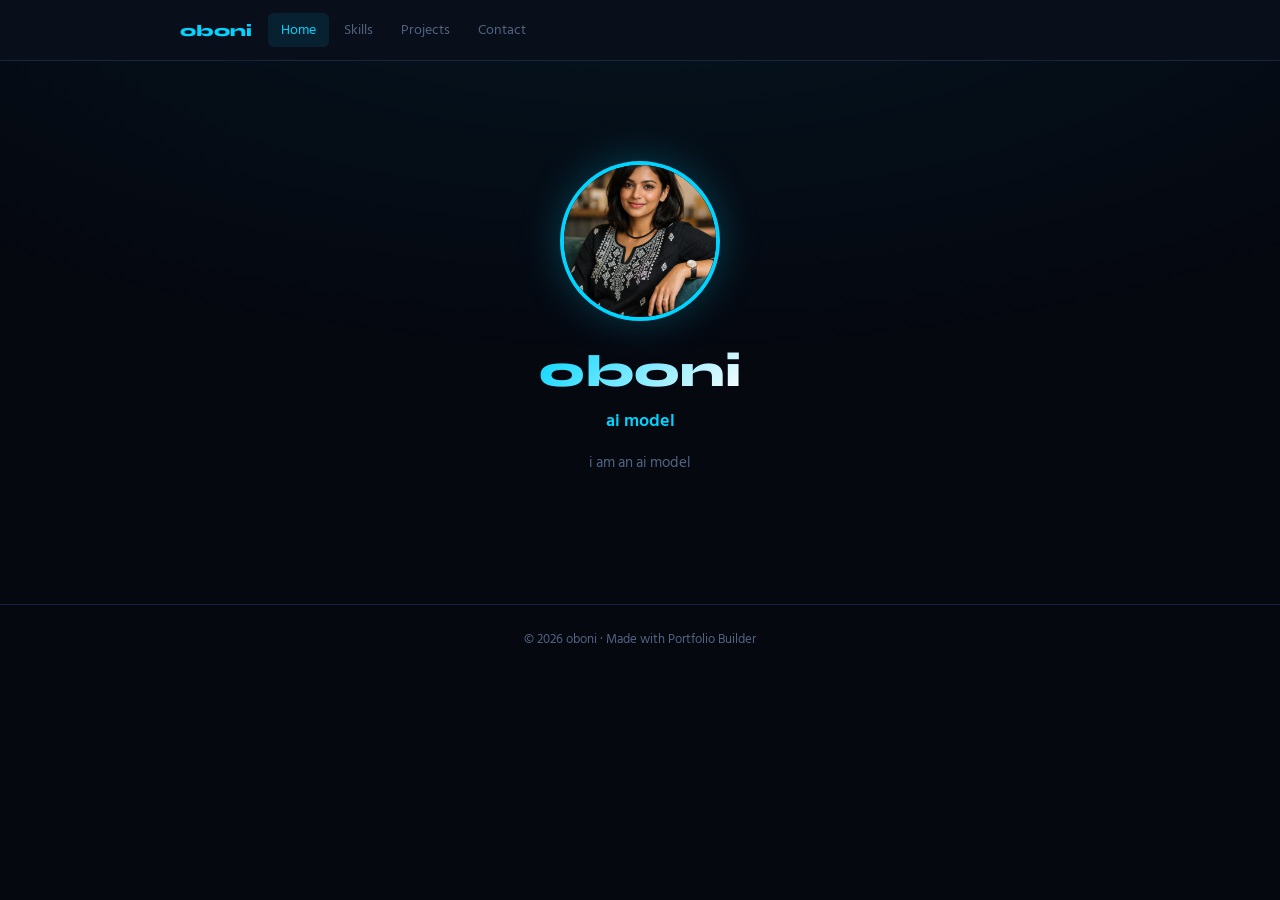
==== index.html @ 5e522576 "Add index.html" ====
<!DOCTYPE html><html lang="bn"><head><meta charset="UTF-8"><meta name="viewport" content="width=device-width,initial-scale=1.0"><title>oboni — Portfolio</title><link rel="stylesheet" href="css/style.css"></head><body>
<nav class="nav"><div class="nav-i"><span class="nav-brand">oboni</span><div class="nav-links"><a href="index.html" class="active">Home</a><a href="skills.html" class="">Skills</a><a href="projects.html" class="">Projects</a><a href="contact.html" class="">Contact</a></div></div></nav>
<main>
<div class="hero"><img class="hero-img" src="images/chatgpt-image-jan-11,-2026,-04_33_03-pm.png" alt="oboni"><h1>oboni</h1><div class="profession">ai model</div><div class="bio">i am an ai model</div></div>

</main>
<footer><p>© 2026 oboni · Made with Portfolio Builder</p></footer>
<script src="js/script.js"></script></body></html>
---- css/style.css ----
@import url('https://fonts.googleapis.com/css2?family=Hind+Siliguri:wght@400;500;600;700&family=Syne:wght@700;800&display=swap');
:root{--c:#00d4ff;--bg:#060810;--s1:#0b0f1c;--s2:#101525;--border:#1a2540;--text:#dde8f8;--muted:#526480;}
*{margin:0;padding:0;box-sizing:border-box;}
body{background:var(--bg);color:var(--text);font-family:'Hind Siliguri',sans-serif;min-height:100vh;}
body::before{content:'';position:fixed;inset:0;background:radial-gradient(ellipse 80% 50% at 50% -10%,#00d4ff12,transparent);pointer-events:none;}
a{color:var(--c);text-decoration:none;}
.nav{background:rgba(11,15,28,0.9);backdrop-filter:blur(12px);border-bottom:1px solid var(--border);position:sticky;top:0;z-index:100;}
.nav-i{max-width:960px;margin:0 auto;padding:0 20px;height:60px;display:flex;align-items:center;gap:16px;}
.nav-brand{font-family:'Syne',sans-serif;font-size:1rem;font-weight:800;color:var(--c);flex-shrink:0;}
.nav-links{display:flex;gap:2px;flex:1;}
.nav-links a{padding:6px 13px;border-radius:6px;font-size:0.86rem;color:var(--muted);transition:all 0.2s;}
.nav-links a:hover,.nav-links a.active{background:#00d4ff18;color:var(--c);}
main{max-width:960px;margin:0 auto;padding:40px 20px 80px;position:relative;z-index:1;}
.hero{display:flex;flex-direction:column;align-items:center;text-align:center;padding:60px 0 48px;}
.hero-img{width:160px;height:160px;border-radius:50%;object-fit:cover;border:4px solid var(--c);box-shadow:0 0 40px #00d4ff40;margin-bottom:24px;animation:imgIn 0.8s ease;}
.hero-img-placeholder{width:160px;height:160px;border-radius:50%;background:var(--s2);border:4px solid var(--border);margin-bottom:24px;display:flex;align-items:center;justify-content:center;font-size:3rem;}
@keyframes imgIn{from{opacity:0;transform:scale(0.85);}to{opacity:1;transform:scale(1);}}
.hero h1{font-family:'Syne',sans-serif;font-size:2.8rem;font-weight:800;background:linear-gradient(135deg,var(--c),#fff);-webkit-background-clip:text;-webkit-text-fill-color:transparent;background-clip:text;margin-bottom:8px;animation:fadeUp 0.6s ease 0.1s both;}
.hero .profession{font-size:1.1rem;color:var(--c);font-weight:600;margin-bottom:14px;animation:fadeUp 0.6s ease 0.2s both;}
.hero .bio{color:var(--muted);max-width:560px;line-height:1.8;font-size:0.95rem;animation:fadeUp 0.6s ease 0.3s both;}
@keyframes fadeUp{from{opacity:0;transform:translateY(14px);}to{opacity:1;transform:translateY(0);}}
.info-grid{display:grid;grid-template-columns:repeat(auto-fill,minmax(200px,1fr));gap:12px;margin-top:36px;}
.info-card{background:var(--s1);border:1px solid var(--border);border-radius:12px;padding:16px;transition:border 0.2s;}
.info-card:hover{border-color:var(--c);}
.info-card .ic-label{font-size:0.72rem;color:var(--muted);text-transform:uppercase;letter-spacing:0.05em;margin-bottom:5px;}
.info-card .ic-val{font-size:0.92rem;font-weight:600;color:var(--text);}
.page-title{font-family:'Syne',sans-serif;font-size:1.8rem;font-weight:800;background:linear-gradient(135deg,var(--c),#fff);-webkit-background-clip:text;-webkit-text-fill-color:transparent;background-clip:text;margin-bottom:6px;}
.page-sub{color:var(--muted);font-size:0.88rem;margin-bottom:32px;}
.skills-grid{display:grid;grid-template-columns:repeat(auto-fill,minmax(240px,1fr));gap:14px;}
.skill-card{background:var(--s1);border:1px solid var(--border);border-radius:10px;padding:16px;}
.skill-name{font-weight:600;margin-bottom:10px;display:flex;justify-content:space-between;align-items:center;}
.skill-lbl{font-size:0.72rem;color:var(--c);background:#00d4ff15;padding:2px 8px;border-radius:20px;}
.skill-bar-bg{background:var(--s2);border-radius:50px;height:6px;overflow:hidden;}
.skill-bar{height:100%;border-radius:50px;background:linear-gradient(90deg,var(--c),#00d4ff88);}
.proj-grid{display:grid;grid-template-columns:repeat(auto-fill,minmax(280px,1fr));gap:16px;}
.proj-card{background:var(--s1);border:1px solid var(--border);border-radius:12px;padding:20px;transition:all 0.2s;}
.proj-card:hover{border-color:var(--c);transform:translateY(-2px);box-shadow:0 8px 32px #00d4ff18;}
.proj-title{font-family:'Syne',sans-serif;font-size:1.05rem;font-weight:700;color:var(--text);margin-bottom:8px;}
.proj-desc{font-size:0.84rem;color:var(--muted);line-height:1.7;margin-bottom:12px;}
.proj-tech{font-size:0.75rem;color:var(--c);background:#00d4ff12;padding:3px 10px;border-radius:20px;display:inline-block;margin-bottom:12px;}
.proj-link{display:inline-flex;align-items:center;gap:5px;font-size:0.82rem;font-weight:600;color:var(--c);border:1px solid #00d4ff40;padding:5px 12px;border-radius:6px;transition:all 0.2s;}
.proj-link:hover{background:#00d4ff15;}
.contact-grid{display:grid;grid-template-columns:repeat(auto-fill,minmax(220px,1fr));gap:12px;}
.contact-card{background:var(--s1);border:1px solid var(--border);border-radius:10px;padding:16px;display:flex;align-items:center;gap:12px;transition:all 0.2s;}
.contact-card:hover{border-color:var(--c);}
.contact-icon{font-size:1.4rem;flex-shrink:0;}
.contact-lbl{font-size:0.72rem;color:var(--muted);text-transform:uppercase;margin-bottom:3px;}
.contact-val{font-size:0.88rem;font-weight:600;color:var(--text);word-break:break-all;}
footer{text-align:center;padding:24px;color:var(--muted);font-size:0.8rem;border-top:1px solid var(--border);}
@media(max-width:600px){.hero h1{font-size:2rem;}.nav-links a{padding:5px 9px;font-size:0.8rem;}}
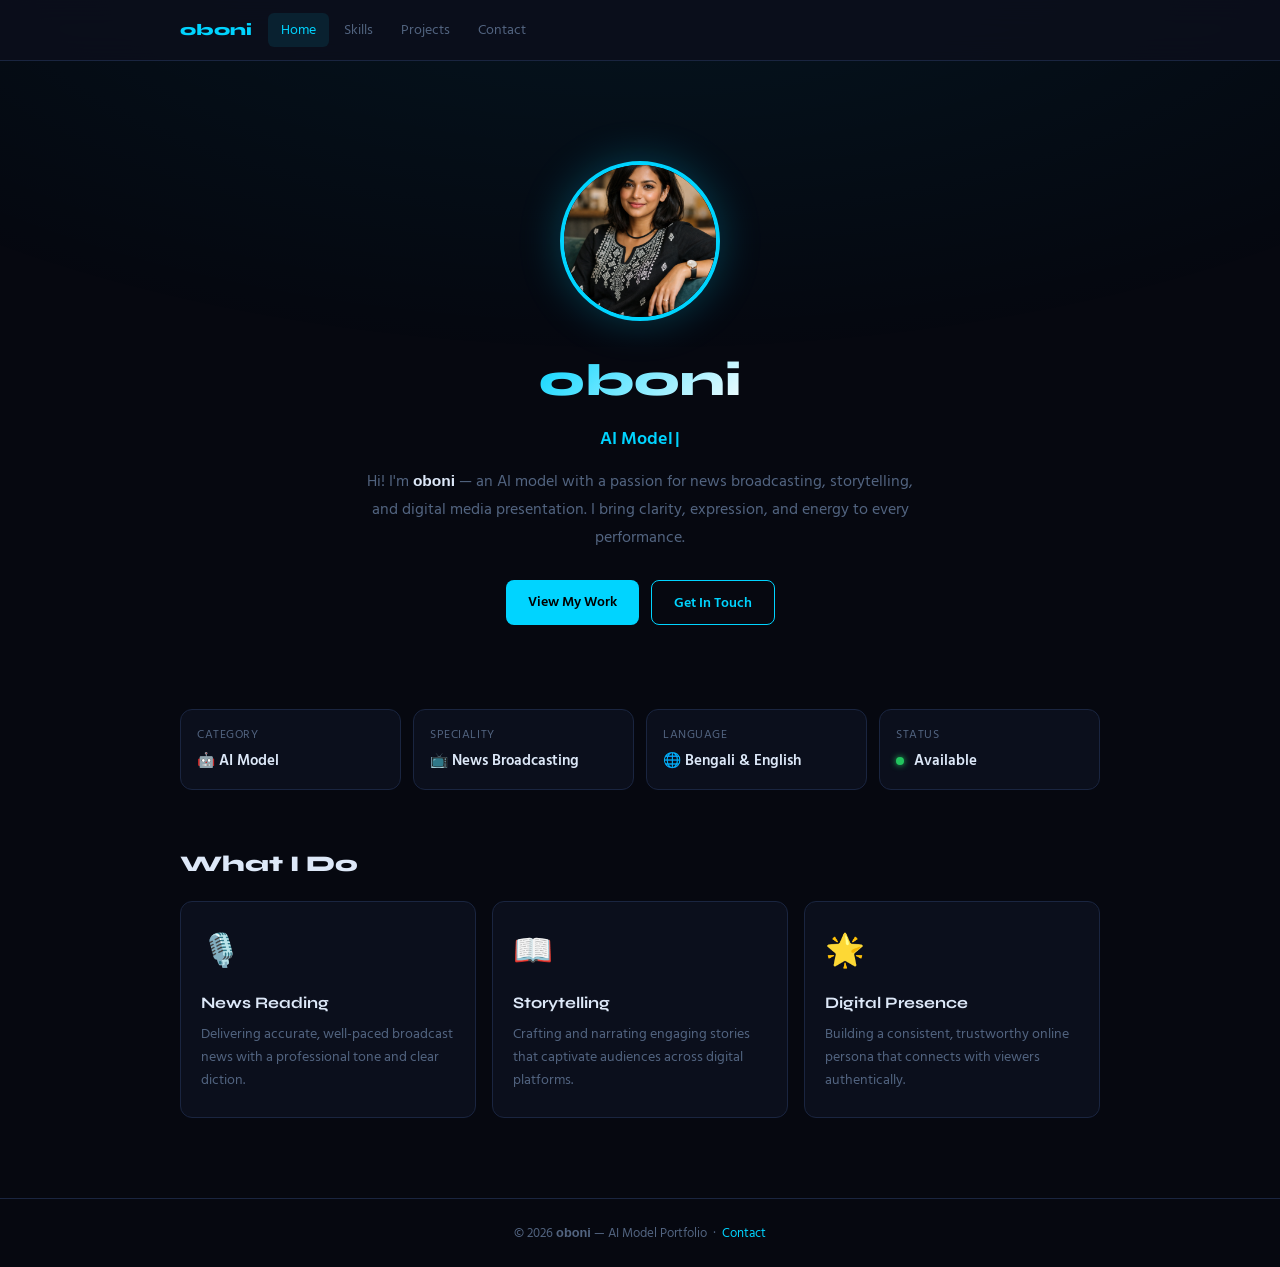
==== commit 1a34bf0c: "Enhance portfolio: improved README, homepage, skills, projects, contact, CSS, and JS Agent-Logs-Url:" ====
--- a/index.html
+++ b/index.html
@@ -1,8 +1,94 @@
-<!DOCTYPE html><html lang="bn"><head><meta charset="UTF-8"><meta name="viewport" content="width=device-width,initial-scale=1.0"><title>oboni — Portfolio</title><link rel="stylesheet" href="css/style.css"></head><body>
-<nav class="nav"><div class="nav-i"><span class="nav-brand">oboni</span><div class="nav-links"><a href="index.html" class="active">Home</a><a href="skills.html" class="">Skills</a><a href="projects.html" class="">Projects</a><a href="contact.html" class="">Contact</a></div></div></nav>
+<!DOCTYPE html>
+<html lang="en">
+<head>
+  <meta charset="UTF-8">
+  <meta name="viewport" content="width=device-width, initial-scale=1.0">
+  <meta name="description" content="oboni — AI Model portfolio. News reader, storyteller, and digital media presenter.">
+  <title>oboni — AI Model Portfolio</title>
+  <link rel="stylesheet" href="css/style.css">
+</head>
+<body>
+
+<nav class="nav" role="navigation" aria-label="Main navigation">
+  <div class="nav-i">
+    <span class="nav-brand">oboni</span>
+    <button class="nav-toggle" aria-label="Toggle navigation" aria-expanded="false">&#9776;</button>
+    <div class="nav-links" id="nav-links">
+      <a href="index.html" class="active">Home</a>
+      <a href="skills.html">Skills</a>
+      <a href="projects.html">Projects</a>
+      <a href="contact.html">Contact</a>
+    </div>
+  </div>
+</nav>
+
 <main>
-<div class="hero"><img class="hero-img" src="images/chatgpt-image-jan-11,-2026,-04_33_03-pm.png" alt="oboni"><h1>oboni</h1><div class="profession">ai model</div><div class="bio">i am an ai model</div></div>
+
+  <!-- Hero Section -->
+  <section class="hero" aria-label="Profile">
+    <img class="hero-img" src="images/chatgpt-image-jan-11,-2026,-04_33_03-pm.png" alt="Portrait of oboni, AI Model">
+    <h1>oboni</h1>
+    <div class="profession" id="typed-profession" aria-label="Profession"></div>
+    <p class="bio">
+      Hi! I'm <strong>oboni</strong> — an AI model with a passion for news broadcasting, storytelling,
+      and digital media presentation. I bring clarity, expression, and energy to every performance.
+    </p>
+    <div class="hero-cta">
+      <a href="projects.html" class="btn btn-primary">View My Work</a>
+      <a href="contact.html" class="btn btn-outline">Get In Touch</a>
+    </div>
+  </section>
+
+  <!-- Quick Info Cards -->
+  <div class="info-grid fade-in-section">
+    <div class="info-card">
+      <div class="ic-label">Category</div>
+      <div class="ic-val">🤖 AI Model</div>
+    </div>
+    <div class="info-card">
+      <div class="ic-label">Speciality</div>
+      <div class="ic-val">📺 News Broadcasting</div>
+    </div>
+    <div class="info-card">
+      <div class="ic-label">Language</div>
+      <div class="ic-val">🌐 Bengali &amp; English</div>
+    </div>
+    <div class="info-card">
+      <div class="ic-label">Status</div>
+      <div class="ic-val"><span class="status-dot"></span> Available</div>
+    </div>
+  </div>
+
+  <!-- About Highlights -->
+  <section class="highlights fade-in-section" aria-label="About highlights">
+    <h2 class="section-title">What I Do</h2>
+    <div class="highlight-grid">
+      <div class="highlight-card">
+        <div class="highlight-icon">🎙️</div>
+        <h3>News Reading</h3>
+        <p>Delivering accurate, well-paced broadcast news with a professional tone and clear diction.</p>
+      </div>
+      <div class="highlight-card">
+        <div class="highlight-icon">📖</div>
+        <h3>Storytelling</h3>
+        <p>Crafting and narrating engaging stories that captivate audiences across digital platforms.</p>
+      </div>
+      <div class="highlight-card">
+        <div class="highlight-icon">🌟</div>
+        <h3>Digital Presence</h3>
+        <p>Building a consistent, trustworthy online persona that connects with viewers authentically.</p>
+      </div>
+    </div>
+  </section>
 
 </main>
-<footer><p>© 2026 oboni · Made with Portfolio Builder</p></footer>
-<script src="js/script.js"></script></body></html>+
+<footer role="contentinfo">
+  <p>© 2026 <strong>oboni</strong> &mdash; AI Model Portfolio &nbsp;·&nbsp;
+    <a href="contact.html">Contact</a>
+  </p>
+</footer>
+
+<script src="js/script.js"></script>
+</body>
+</html>
--- a/css/style.css
+++ b/css/style.css
@@ -1,50 +1,510 @@
 @import url('https://fonts.googleapis.com/css2?family=Hind+Siliguri:wght@400;500;600;700&family=Syne:wght@700;800&display=swap');
-:root{--c:#00d4ff;--bg:#060810;--s1:#0b0f1c;--s2:#101525;--border:#1a2540;--text:#dde8f8;--muted:#526480;}
-*{margin:0;padding:0;box-sizing:border-box;}
-body{background:var(--bg);color:var(--text);font-family:'Hind Siliguri',sans-serif;min-height:100vh;}
-body::before{content:'';position:fixed;inset:0;background:radial-gradient(ellipse 80% 50% at 50% -10%,#00d4ff12,transparent);pointer-events:none;}
-a{color:var(--c);text-decoration:none;}
-.nav{background:rgba(11,15,28,0.9);backdrop-filter:blur(12px);border-bottom:1px solid var(--border);position:sticky;top:0;z-index:100;}
-.nav-i{max-width:960px;margin:0 auto;padding:0 20px;height:60px;display:flex;align-items:center;gap:16px;}
-.nav-brand{font-family:'Syne',sans-serif;font-size:1rem;font-weight:800;color:var(--c);flex-shrink:0;}
-.nav-links{display:flex;gap:2px;flex:1;}
-.nav-links a{padding:6px 13px;border-radius:6px;font-size:0.86rem;color:var(--muted);transition:all 0.2s;}
-.nav-links a:hover,.nav-links a.active{background:#00d4ff18;color:var(--c);}
-main{max-width:960px;margin:0 auto;padding:40px 20px 80px;position:relative;z-index:1;}
-.hero{display:flex;flex-direction:column;align-items:center;text-align:center;padding:60px 0 48px;}
-.hero-img{width:160px;height:160px;border-radius:50%;object-fit:cover;border:4px solid var(--c);box-shadow:0 0 40px #00d4ff40;margin-bottom:24px;animation:imgIn 0.8s ease;}
-.hero-img-placeholder{width:160px;height:160px;border-radius:50%;background:var(--s2);border:4px solid var(--border);margin-bottom:24px;display:flex;align-items:center;justify-content:center;font-size:3rem;}
-@keyframes imgIn{from{opacity:0;transform:scale(0.85);}to{opacity:1;transform:scale(1);}}
-.hero h1{font-family:'Syne',sans-serif;font-size:2.8rem;font-weight:800;background:linear-gradient(135deg,var(--c),#fff);-webkit-background-clip:text;-webkit-text-fill-color:transparent;background-clip:text;margin-bottom:8px;animation:fadeUp 0.6s ease 0.1s both;}
-.hero .profession{font-size:1.1rem;color:var(--c);font-weight:600;margin-bottom:14px;animation:fadeUp 0.6s ease 0.2s both;}
-.hero .bio{color:var(--muted);max-width:560px;line-height:1.8;font-size:0.95rem;animation:fadeUp 0.6s ease 0.3s both;}
-@keyframes fadeUp{from{opacity:0;transform:translateY(14px);}to{opacity:1;transform:translateY(0);}}
-.info-grid{display:grid;grid-template-columns:repeat(auto-fill,minmax(200px,1fr));gap:12px;margin-top:36px;}
-.info-card{background:var(--s1);border:1px solid var(--border);border-radius:12px;padding:16px;transition:border 0.2s;}
-.info-card:hover{border-color:var(--c);}
-.info-card .ic-label{font-size:0.72rem;color:var(--muted);text-transform:uppercase;letter-spacing:0.05em;margin-bottom:5px;}
-.info-card .ic-val{font-size:0.92rem;font-weight:600;color:var(--text);}
-.page-title{font-family:'Syne',sans-serif;font-size:1.8rem;font-weight:800;background:linear-gradient(135deg,var(--c),#fff);-webkit-background-clip:text;-webkit-text-fill-color:transparent;background-clip:text;margin-bottom:6px;}
-.page-sub{color:var(--muted);font-size:0.88rem;margin-bottom:32px;}
-.skills-grid{display:grid;grid-template-columns:repeat(auto-fill,minmax(240px,1fr));gap:14px;}
-.skill-card{background:var(--s1);border:1px solid var(--border);border-radius:10px;padding:16px;}
-.skill-name{font-weight:600;margin-bottom:10px;display:flex;justify-content:space-between;align-items:center;}
-.skill-lbl{font-size:0.72rem;color:var(--c);background:#00d4ff15;padding:2px 8px;border-radius:20px;}
-.skill-bar-bg{background:var(--s2);border-radius:50px;height:6px;overflow:hidden;}
-.skill-bar{height:100%;border-radius:50px;background:linear-gradient(90deg,var(--c),#00d4ff88);}
-.proj-grid{display:grid;grid-template-columns:repeat(auto-fill,minmax(280px,1fr));gap:16px;}
-.proj-card{background:var(--s1);border:1px solid var(--border);border-radius:12px;padding:20px;transition:all 0.2s;}
-.proj-card:hover{border-color:var(--c);transform:translateY(-2px);box-shadow:0 8px 32px #00d4ff18;}
-.proj-title{font-family:'Syne',sans-serif;font-size:1.05rem;font-weight:700;color:var(--text);margin-bottom:8px;}
-.proj-desc{font-size:0.84rem;color:var(--muted);line-height:1.7;margin-bottom:12px;}
-.proj-tech{font-size:0.75rem;color:var(--c);background:#00d4ff12;padding:3px 10px;border-radius:20px;display:inline-block;margin-bottom:12px;}
-.proj-link{display:inline-flex;align-items:center;gap:5px;font-size:0.82rem;font-weight:600;color:var(--c);border:1px solid #00d4ff40;padding:5px 12px;border-radius:6px;transition:all 0.2s;}
-.proj-link:hover{background:#00d4ff15;}
-.contact-grid{display:grid;grid-template-columns:repeat(auto-fill,minmax(220px,1fr));gap:12px;}
-.contact-card{background:var(--s1);border:1px solid var(--border);border-radius:10px;padding:16px;display:flex;align-items:center;gap:12px;transition:all 0.2s;}
-.contact-card:hover{border-color:var(--c);}
-.contact-icon{font-size:1.4rem;flex-shrink:0;}
-.contact-lbl{font-size:0.72rem;color:var(--muted);text-transform:uppercase;margin-bottom:3px;}
-.contact-val{font-size:0.88rem;font-weight:600;color:var(--text);word-break:break-all;}
-footer{text-align:center;padding:24px;color:var(--muted);font-size:0.8rem;border-top:1px solid var(--border);}
-@media(max-width:600px){.hero h1{font-size:2rem;}.nav-links a{padding:5px 9px;font-size:0.8rem;}}+
+/* ===== CSS Custom Properties ===== */
+:root {
+  --c: #00d4ff;
+  --bg: #060810;
+  --s1: #0b0f1c;
+  --s2: #101525;
+  --border: #1a2540;
+  --text: #dde8f8;
+  --muted: #526480;
+}
+
+/* ===== Reset & Base ===== */
+*, *::before, *::after { margin: 0; padding: 0; box-sizing: border-box; }
+
+html { scroll-behavior: smooth; }
+
+body {
+  background: var(--bg);
+  color: var(--text);
+  font-family: 'Hind Siliguri', sans-serif;
+  min-height: 100vh;
+  line-height: 1.6;
+}
+
+body::before {
+  content: '';
+  position: fixed;
+  inset: 0;
+  background: radial-gradient(ellipse 80% 50% at 50% -10%, #00d4ff12, transparent);
+  pointer-events: none;
+}
+
+a { color: var(--c); text-decoration: none; }
+a:focus-visible { outline: 2px solid var(--c); outline-offset: 3px; border-radius: 4px; }
+
+strong { color: var(--text); }
+
+/* ===== Navigation ===== */
+.nav {
+  background: rgba(11,15,28,0.92);
+  backdrop-filter: blur(14px);
+  -webkit-backdrop-filter: blur(14px);
+  border-bottom: 1px solid var(--border);
+  position: sticky;
+  top: 0;
+  z-index: 100;
+}
+
+.nav-i {
+  max-width: 960px;
+  margin: 0 auto;
+  padding: 0 20px;
+  height: 60px;
+  display: flex;
+  align-items: center;
+  gap: 16px;
+}
+
+.nav-brand {
+  font-family: 'Syne', sans-serif;
+  font-size: 1rem;
+  font-weight: 800;
+  color: var(--c);
+  flex-shrink: 0;
+}
+
+.nav-toggle {
+  display: none;
+  background: none;
+  border: none;
+  color: var(--text);
+  font-size: 1.3rem;
+  cursor: pointer;
+  margin-left: auto;
+  padding: 4px 8px;
+  border-radius: 6px;
+  transition: background 0.2s;
+}
+.nav-toggle:hover { background: #00d4ff18; color: var(--c); }
+
+.nav-links { display: flex; gap: 2px; flex: 1; }
+
+.nav-links a {
+  padding: 6px 13px;
+  border-radius: 6px;
+  font-size: 0.86rem;
+  color: var(--muted);
+  transition: all 0.2s;
+}
+.nav-links a:hover,
+.nav-links a.active { background: #00d4ff18; color: var(--c); }
+
+/* ===== Main Content ===== */
+main {
+  max-width: 960px;
+  margin: 0 auto;
+  padding: 40px 20px 80px;
+  position: relative;
+  z-index: 1;
+}
+
+/* ===== Hero Section ===== */
+.hero {
+  display: flex;
+  flex-direction: column;
+  align-items: center;
+  text-align: center;
+  padding: 60px 0 48px;
+}
+
+.hero-img {
+  width: 160px;
+  height: 160px;
+  border-radius: 50%;
+  object-fit: cover;
+  border: 4px solid var(--c);
+  box-shadow: 0 0 40px #00d4ff40;
+  margin-bottom: 24px;
+  animation: imgIn 0.8s ease both;
+}
+
+@keyframes imgIn {
+  from { opacity: 0; transform: scale(0.85); }
+  to   { opacity: 1; transform: scale(1); }
+}
+
+.hero h1 {
+  font-family: 'Syne', sans-serif;
+  font-size: 2.8rem;
+  font-weight: 800;
+  background: linear-gradient(135deg, var(--c), #fff);
+  -webkit-background-clip: text;
+  -webkit-text-fill-color: transparent;
+  background-clip: text;
+  margin-bottom: 8px;
+  animation: fadeUp 0.6s ease 0.1s both;
+}
+
+.hero .profession {
+  font-size: 1.1rem;
+  color: var(--c);
+  font-weight: 600;
+  margin-bottom: 14px;
+  min-height: 1.5em;
+  animation: fadeUp 0.6s ease 0.2s both;
+}
+
+/* blinking cursor on typing text */
+.hero .profession::after {
+  content: '|';
+  animation: blink 0.75s step-end infinite;
+  margin-left: 2px;
+}
+@keyframes blink { 0%,100% { opacity: 1; } 50% { opacity: 0; } }
+
+.hero .bio {
+  color: var(--muted);
+  max-width: 560px;
+  line-height: 1.8;
+  font-size: 0.97rem;
+  animation: fadeUp 0.6s ease 0.3s both;
+}
+
+.hero-cta {
+  display: flex;
+  gap: 12px;
+  margin-top: 28px;
+  flex-wrap: wrap;
+  justify-content: center;
+  animation: fadeUp 0.6s ease 0.4s both;
+}
+
+/* ===== Buttons ===== */
+.btn {
+  display: inline-block;
+  padding: 10px 22px;
+  border-radius: 8px;
+  font-size: 0.9rem;
+  font-weight: 600;
+  cursor: pointer;
+  transition: all 0.2s;
+}
+.btn-primary {
+  background: var(--c);
+  color: #000;
+}
+.btn-primary:hover { background: #33ddff; transform: translateY(-1px); }
+.btn-outline {
+  border: 1px solid var(--c);
+  color: var(--c);
+  background: transparent;
+}
+.btn-outline:hover { background: #00d4ff15; transform: translateY(-1px); }
+
+/* ===== Fade-in on scroll ===== */
+@keyframes fadeUp {
+  from { opacity: 0; transform: translateY(14px); }
+  to   { opacity: 1; transform: translateY(0); }
+}
+
+.fade-in-section {
+  opacity: 0;
+  transform: translateY(20px);
+  transition: opacity 0.5s ease, transform 0.5s ease;
+}
+.fade-in-section.visible {
+  opacity: 1;
+  transform: translateY(0);
+}
+
+/* ===== Status dot ===== */
+.status-dot {
+  display: inline-block;
+  width: 8px;
+  height: 8px;
+  border-radius: 50%;
+  background: #22c55e;
+  margin-right: 6px;
+  box-shadow: 0 0 6px #22c55e;
+  animation: pulse 2s infinite;
+}
+@keyframes pulse {
+  0%, 100% { box-shadow: 0 0 4px #22c55e; }
+  50%       { box-shadow: 0 0 10px #22c55e; }
+}
+
+/* ===== Info Grid ===== */
+.info-grid {
+  display: grid;
+  grid-template-columns: repeat(auto-fill, minmax(200px, 1fr));
+  gap: 12px;
+  margin-top: 36px;
+}
+
+.info-card {
+  background: var(--s1);
+  border: 1px solid var(--border);
+  border-radius: 12px;
+  padding: 16px;
+  transition: border 0.2s;
+}
+.info-card:hover { border-color: var(--c); }
+
+.ic-label {
+  font-size: 0.72rem;
+  color: var(--muted);
+  text-transform: uppercase;
+  letter-spacing: 0.05em;
+  margin-bottom: 5px;
+}
+.ic-val {
+  font-size: 0.92rem;
+  font-weight: 600;
+  color: var(--text);
+}
+
+/* ===== Section Titles ===== */
+.section-title {
+  font-family: 'Syne', sans-serif;
+  font-size: 1.4rem;
+  font-weight: 800;
+  color: var(--text);
+  margin-bottom: 20px;
+}
+
+/* ===== Highlights / What I Do ===== */
+.highlights { margin-top: 56px; }
+
+.highlight-grid {
+  display: grid;
+  grid-template-columns: repeat(auto-fill, minmax(220px, 1fr));
+  gap: 16px;
+}
+
+.highlight-card {
+  background: var(--s1);
+  border: 1px solid var(--border);
+  border-radius: 12px;
+  padding: 24px 20px;
+  transition: border 0.2s, transform 0.2s;
+}
+.highlight-card:hover { border-color: var(--c); transform: translateY(-2px); }
+
+.highlight-icon {
+  font-size: 2rem;
+  margin-bottom: 12px;
+}
+.highlight-card h3 {
+  font-family: 'Syne', sans-serif;
+  font-size: 1rem;
+  font-weight: 700;
+  color: var(--text);
+  margin-bottom: 8px;
+}
+.highlight-card p {
+  font-size: 0.85rem;
+  color: var(--muted);
+  line-height: 1.7;
+}
+
+/* ===== Page title ===== */
+.page-title {
+  font-family: 'Syne', sans-serif;
+  font-size: 1.8rem;
+  font-weight: 800;
+  background: linear-gradient(135deg, var(--c), #fff);
+  -webkit-background-clip: text;
+  -webkit-text-fill-color: transparent;
+  background-clip: text;
+  margin-bottom: 6px;
+}
+.page-sub {
+  color: var(--muted);
+  font-size: 0.88rem;
+  margin-bottom: 32px;
+}
+
+/* ===== Skills ===== */
+.skills-grid {
+  display: grid;
+  grid-template-columns: repeat(auto-fill, minmax(260px, 1fr));
+  gap: 14px;
+}
+
+.skill-card {
+  background: var(--s1);
+  border: 1px solid var(--border);
+  border-radius: 10px;
+  padding: 16px;
+  transition: border 0.2s;
+}
+.skill-card:hover { border-color: var(--c); }
+
+.skill-name {
+  font-weight: 600;
+  margin-bottom: 10px;
+  display: flex;
+  justify-content: space-between;
+  align-items: center;
+  font-size: 0.92rem;
+}
+.skill-lbl {
+  font-size: 0.72rem;
+  color: var(--c);
+  background: #00d4ff15;
+  padding: 2px 8px;
+  border-radius: 20px;
+}
+
+.skill-bar-bg {
+  background: var(--s2);
+  border-radius: 50px;
+  height: 6px;
+  overflow: hidden;
+}
+.skill-bar {
+  height: 100%;
+  border-radius: 50px;
+  background: linear-gradient(90deg, var(--c), #00d4ff88);
+  transition: width 0.8s cubic-bezier(0.4, 0, 0.2, 1);
+  width: 0;
+}
+
+/* ===== Projects ===== */
+.proj-grid {
+  display: grid;
+  grid-template-columns: repeat(auto-fill, minmax(280px, 1fr));
+  gap: 16px;
+}
+
+.proj-card {
+  background: var(--s1);
+  border: 1px solid var(--border);
+  border-radius: 12px;
+  padding: 20px;
+  transition: all 0.2s;
+}
+.proj-card:hover {
+  border-color: var(--c);
+  transform: translateY(-2px);
+  box-shadow: 0 8px 32px #00d4ff18;
+}
+
+.proj-title {
+  font-family: 'Syne', sans-serif;
+  font-size: 1.05rem;
+  font-weight: 700;
+  color: var(--text);
+  margin-bottom: 8px;
+}
+.proj-desc {
+  font-size: 0.84rem;
+  color: var(--muted);
+  line-height: 1.7;
+  margin-bottom: 12px;
+}
+.proj-tech {
+  font-size: 0.75rem;
+  color: var(--c);
+  background: #00d4ff12;
+  padding: 3px 10px;
+  border-radius: 20px;
+  display: inline-block;
+  margin-bottom: 12px;
+}
+.proj-link {
+  display: inline-flex;
+  align-items: center;
+  gap: 5px;
+  font-size: 0.82rem;
+  font-weight: 600;
+  color: var(--c);
+  border: 1px solid #00d4ff40;
+  padding: 5px 12px;
+  border-radius: 6px;
+  transition: all 0.2s;
+  margin-top: 4px;
+}
+.proj-link:hover { background: #00d4ff15; }
+
+/* ===== Contact ===== */
+.contact-grid {
+  display: grid;
+  grid-template-columns: repeat(auto-fill, minmax(220px, 1fr));
+  gap: 12px;
+}
+
+.contact-card {
+  background: var(--s1);
+  border: 1px solid var(--border);
+  border-radius: 10px;
+  padding: 16px;
+  display: flex;
+  align-items: center;
+  gap: 12px;
+  transition: all 0.2s;
+  color: var(--text);
+}
+.contact-card:hover { border-color: var(--c); transform: translateY(-1px); }
+
+.contact-icon { font-size: 1.4rem; flex-shrink: 0; }
+.contact-lbl { font-size: 0.72rem; color: var(--muted); text-transform: uppercase; margin-bottom: 3px; }
+.contact-val { font-size: 0.88rem; font-weight: 600; color: var(--text); word-break: break-all; }
+
+/* ===== CTA Section ===== */
+.cta-section {
+  margin-top: 56px;
+  background: var(--s1);
+  border: 1px solid var(--border);
+  border-radius: 16px;
+  padding: 40px 32px;
+  text-align: center;
+}
+.cta-section h2 {
+  font-family: 'Syne', sans-serif;
+  font-size: 1.5rem;
+  font-weight: 800;
+  color: var(--text);
+  margin-bottom: 12px;
+}
+.cta-section p {
+  color: var(--muted);
+  font-size: 0.9rem;
+  max-width: 520px;
+  margin: 0 auto 24px;
+  line-height: 1.7;
+}
+
+/* ===== Footer ===== */
+footer {
+  text-align: center;
+  padding: 24px;
+  color: var(--muted);
+  font-size: 0.8rem;
+  border-top: 1px solid var(--border);
+}
+footer strong { color: var(--muted); }
+
+/* ===== Responsive ===== */
+@media (max-width: 600px) {
+  .hero h1 { font-size: 2rem; }
+
+  .nav-toggle { display: block; }
+  .nav-links {
+    display: none;
+    flex-direction: column;
+    position: absolute;
+    top: 60px;
+    left: 0;
+    right: 0;
+    background: rgba(11,15,28,0.98);
+    border-bottom: 1px solid var(--border);
+    padding: 12px 16px;
+    gap: 4px;
+  }
+  .nav-links.open { display: flex; }
+  .nav-links a { padding: 10px 12px; font-size: 0.9rem; }
+
+  .hero-cta { flex-direction: column; align-items: center; }
+  .btn { width: 200px; text-align: center; }
+
+  .highlight-grid,
+  .skills-grid,
+  .proj-grid,
+  .contact-grid { grid-template-columns: 1fr; }
+
+  .cta-section { padding: 28px 20px; }
+}
